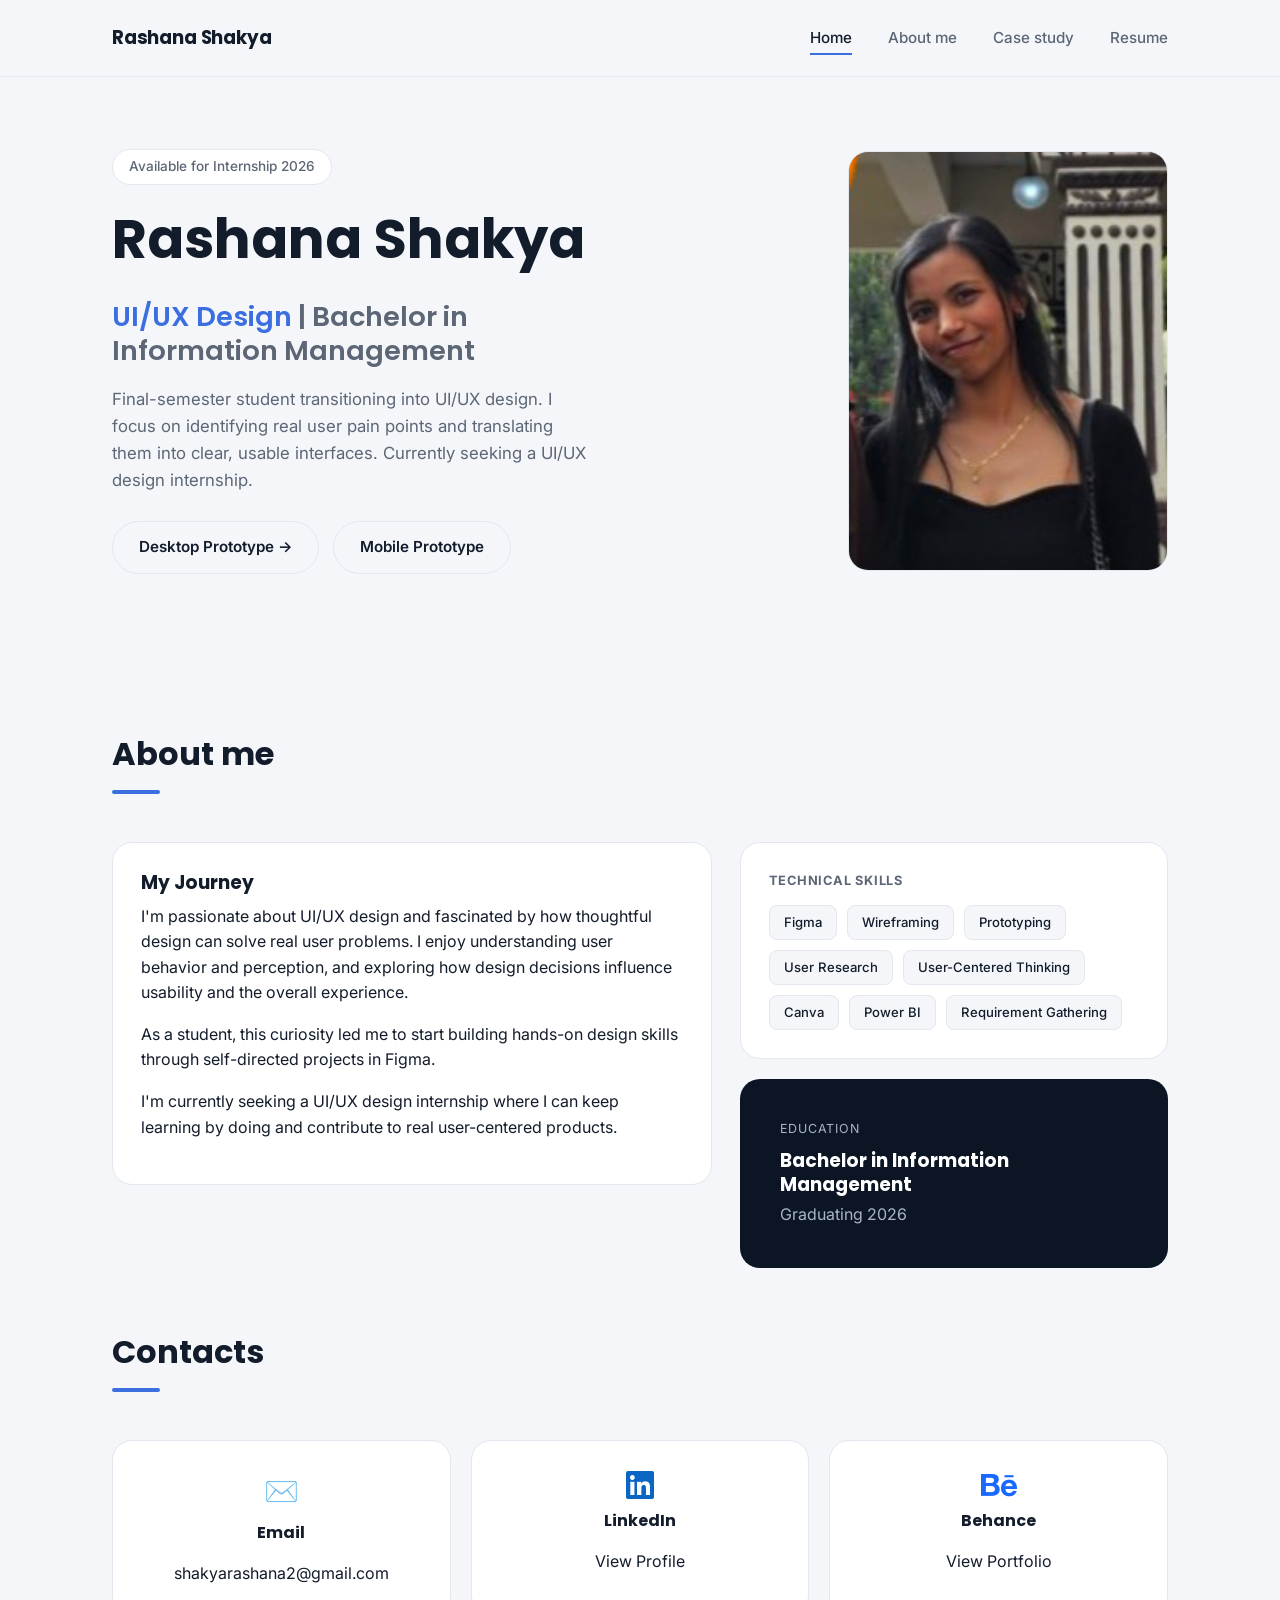
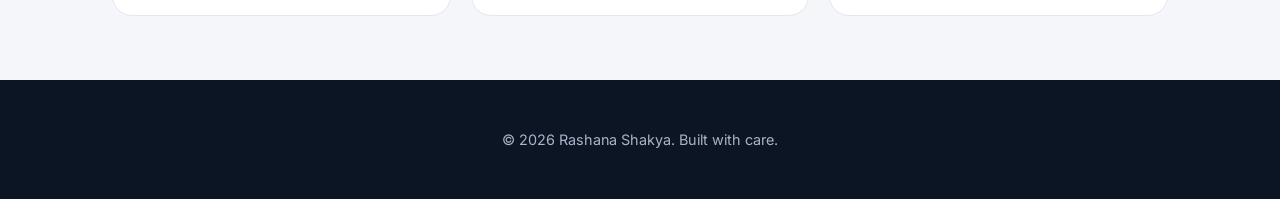
==== index.html @ 01532ce8 "Initial commit" ====
<!DOCTYPE html>
<html lang="en">
<head>
<meta charset="UTF-8" />
<meta name="viewport" content="width=device-width, initial-scale=1.0" />
<title>Rashana Shakya — UI/UX Portfolio</title>
<link rel="stylesheet" href="styles.css" />
<link rel="preconnect" href="https://fonts.googleapis.com">
<link rel="stylesheet" href="https://cdnjs.cloudflare.com/ajax/libs/font-awesome/6.7.2/css/all.min.css">
<link href="https://fonts.googleapis.com/css2?family=Inter:wght@400;500;600&family=Poppins:wght@600;700&display=swap" rel="stylesheet">
</head>
<body>

<!-- ============================================================
     NAVIGATION (same block is copied at the top of every page)
     ============================================================ -->
<nav class="site-nav">
  <div class="wrap">
    <!-- EDIT: your name/logo text -->
    <a href="index.html" class="brand">Rashana Shakya</a>
    <ul class="nav-links">
      <li><a href="index.html#home" class="active">Home</a></li>
      <li><a href="index.html#about">About me</a></li>
      <li><a href="case-study.html">Case study</a></li>
      <li><a href="file:///C:/xampp/htdocs/portfolio/UI_UX_Internship_Resume%20pdf.pdf">Resume</a></li>
    </ul>
    <button class="nav-toggle" aria-label="Toggle menu">
      <span></span><span></span><span></span>
    </button>
  </div>
</nav>

<!-- ============================================================
     HERO / HOME
     ============================================================ -->
<section id="home" style="padding-top: 72px;">
  <div class="wrap">
    <div class="grid-2" style="align-items: center; gap: 56px;">
      <div>
        <span class="badge">Available for Internship 2026</span>
        <h1 style="font-size: clamp(2.4rem, 5vw, 3.4rem); margin-top: 20px;">
          <!-- EDIT: your name -->
          Rashana Shakya
        </h1>
        <h2 style="font-size: clamp(1.3rem, 3vw, 1.7rem); font-weight: 600; color: var(--text-muted);">
          <!-- EDIT: your title / field of study -->
          <span style="color: var(--blue-accent);">UI/UX Design</span> | Bachelor in Information Management
        </h2>
        <p style="font-size: 1.05rem; color: var(--text-muted); max-width: 480px; margin-top: 18px;">
          <!-- EDIT: your intro paragraph -->
          Final-semester student transitioning into UI/UX design. I focus on
          identifying real user pain points and translating them into clear,
          usable interfaces. Currently seeking a UI/UX design internship.
        </p>
        <div style="display:flex; gap: 14px; margin-top: 28px;">
          <a href="https://www.figma.com/proto/bwEuZFbxO5GjRgAHo2in4Y/Untitled?node-id=496-8674&t=1kUhNbiL9hLNvFU4-1&scaling=scale-down&content-scaling=fixed&page-id=0%3A1" class="btn btn-outline">Desktop Prototype →</a>
          <a href="https://www.figma.com/proto/bwEuZFbxO5GjRgAHo2in4Y/Untitled?node-id=617-11908&t=8jiGHm0Whi6sTJyR-1&scaling=scale-down&content-scaling=fixed&page-id=244%3A1156&starting-point-node-id=617%3A11908" class="btn btn-outline">Mobile Prototype</a>
        </div>
      </div>

      <!-- Photo placeholder: replace the <img> below with your own
           photo once you have a file, e.g. <img src="photo.jpg"> -->
      <div style="margin-left:200px; width:320px; height:420px; border-radius:20px; overflow:hidden; border:1px solid var(--border-soft);">
        <img src="images/profile.jpg"
          alt="Portrait of Raahana"
          style="width:150%; height:100%; object-fit:cover; object-position:center top; display:block;">
      </div>
    </div>
  </div>
</section>

<!-- ============================================================
     ABOUT ME
     ============================================================ -->
<section id="about" class="tight">
  <div class="wrap">
    <div class="section-head">
      <h2 style="font-size: 2rem;">About me</h2>
      <div style="width: 48px; height: 4px; background: var(--blue-accent); border-radius: 4px; margin-top: 10px;"></div>
    </div>

    <div class="grid-2" style="grid-template-columns: 1.4fr 1fr; align-items: start;">
      <div class="card">
        <h3>My Journey</h3>
        <!-- EDIT: your story, 2-3 short paragraphs -->
        <p>
          I'm passionate about UI/UX design and fascinated by how thoughtful
          design can solve real user problems. I enjoy understanding user
          behavior and perception, and exploring how design decisions
          influence usability and the overall experience.
        </p>
        <p>
          As a student, this curiosity led me to start building hands-on
          design skills through self-directed projects in Figma.
        </p>
        <p>
          I'm currently seeking a UI/UX design internship where I can keep
          learning by doing and contribute to real user-centered products.
        </p>
      </div>

      <div style="display:flex; flex-direction:column; gap: 20px;">
        <div class="card">
          <p style="font-size:0.8rem; font-weight:700; letter-spacing:0.06em; text-transform:uppercase; color:var(--text-muted); margin-bottom:14px;">
            Technical skills
          </p>
          <!-- EDIT: swap these for your own skills -->
          <div style="display:flex; flex-wrap:wrap; gap:10px;">
            <span class="tag">Figma</span>
            <span class="tag">Wireframing</span>
            <span class="tag">Prototyping</span>
            <span class="tag">User Research</span>
            <span class="tag">User-Centered Thinking</span>
            <span class="tag">Canva</span>
            <span class="tag">Power BI</span>
            <span class="tag">Requirement Gathering</span>

          </div>
        </div>

        <div class="callout-navy">
          <p style="font-size:0.78rem; letter-spacing:0.06em; text-transform:uppercase; color: var(--text-on-navy-muted); margin-bottom: 10px;">Education</p>
          <!-- EDIT: your degree + graduation year -->
          <h3 style="margin-bottom: 6px;">Bachelor in Information Management</h3>
          <p style="margin: 0;">Graduating 2026</p>
        </div>
      </div>
    </div>
  </div>
</section>

<!-- ============================================================
     CONTACTS
     ============================================================ -->
<section class="tight" style="padding-top: 0;">
  <div class="wrap">
    <div class="section-head">
      <h2 style="font-size: 2rem;">Contacts</h2>
      <div style="width:48px; height:4px; background:var(--blue-accent); border-radius:4px; margin-top:10px;"></div>
    </div>

    <div style="display:grid; grid-template-columns:repeat(3, 1fr); gap:20px;">

      <!-- Email -->
      <div class="card" style="display:flex; flex-direction:column; align-items:center; text-align:center; gap:10px;">
        <span style="font-size:28px;">✉️</span>
        <h4>Email</h4>
        <a href="mailto:shakyarashana2@gmail.com">
          shakyarashana2@gmail.com
        </a>
      </div>

      <!-- LinkedIn -->
      <div class="card" style="display:flex; flex-direction:column; align-items:center; text-align:center; gap:10px;">
        <i class="fa-brands fa-linkedin" style="font-size:32px; color:#0A66C2;"></i>
        <h4>LinkedIn</h4>
        <a href="https://www.linkedin.com/in/rashana-shakya-88655641a/"
           target="_blank"
           rel="noopener noreferrer">
          View Profile
        </a>
      </div>

      <!-- Behance -->
      <div class="card" style="display:flex; flex-direction:column; align-items:center; text-align:center; gap:10px;">
        <i class="fa-brands fa-behance" style="font-size:32px; color:#1769FF;"></i>
        <h4>Behance</h4>
        <a href="https://www.behance.net/rashanashakya"
           target="_blank"
           rel="noopener noreferrer">
          View Portfolio
        </a>
      </div>

    </div>
  </div>
</section>
<footer class="site-footer">
  <!-- EDIT: Rashana Shakya -->
  © 2026 Rashana Shakya. Built with care.
</footer>

<script src="script.js"></script>
</body>
</html>
---- styles.css ----
/* ============================================================
   PORTFOLIO STYLESHEET
   ------------------------------------------------------------
   This one file controls the look of every page. Colors and
   fonts are defined once at the top as "variables" (the
   --something: value; lines below). Change a value there and
   it updates everywhere on the site automatically.
   ============================================================ */

:root {
  /* ---- COLORS: edit these to re-theme the whole site ---- */
  --navy-950: #0b1524;      /* darkest background (hero, footer, callouts) */
  --navy-800: #11213a;      /* slightly lighter navy for cards on dark bg */
  --blue-accent: #3b6fe0;   /* primary accent blue (buttons, links, badges) */
  --blue-accent-light: #6f9bff;
  --bg-page: #f4f6fa;       /* main light background */
  --bg-card: #ffffff;       /* card background on light sections */
  --border-soft: #e3e7ee;   /* subtle border on light cards */
  --text-dark: #131c2b;     /* primary text on light background */
  --text-muted: #5c6675;    /* secondary / paragraph text */
  --text-on-navy: #eef1f8;  /* primary text on dark background */
  --text-on-navy-muted: #aab4c8;

  /* ---- TYPE ---- */
  --font-display: "Poppins", "Segoe UI", sans-serif;
  --font-body: "Inter", "Segoe UI", sans-serif;

  /* ---- LAYOUT ---- */
  --max-width: 1120px;
  --radius-lg: 20px;
  --radius-md: 14px;
  --radius-sm: 8px;
}

* {
  box-sizing: border-box;
}

html {
  scroll-behavior: smooth;
}

body {
  margin: 0;
  font-family: var(--font-body);
  background: var(--bg-page);
  color: var(--text-dark);
  line-height: 1.6;
  -webkit-font-smoothing: antialiased;
}

h1, h2, h3, h4 {
  font-family: var(--font-display);
  color: var(--text-dark);
  margin: 0 0 0.5em 0;
  line-height: 1.25;
}

p {
  margin: 0 0 1em 0;
}

a {
  color: inherit;
  text-decoration: none;
}

img { max-width: 100%; display: block; }

.wrap {
  max-width: var(--max-width);
  margin: 0 auto;
  padding: 0 32px;
}

/* ============================================================
   NAVIGATION
   ============================================================ */
.site-nav {
  position: sticky;
  top: 0;
  z-index: 50;
  background: rgba(244, 246, 250, 0.85);
  backdrop-filter: blur(10px);
  border-bottom: 1px solid var(--border-soft);
}

.site-nav .wrap {
  display: flex;
  align-items: center;
  justify-content: space-between;
  height: 76px;
}

.brand {
  font-family: var(--font-display);
  font-weight: 700;
  font-size: 1.15rem;
  letter-spacing: -0.01em;
}

.nav-links {
  display: flex;
  gap: 36px;
  list-style: none;
  margin: 0;
  padding: 0;
}

.nav-links a {
  font-size: 0.95rem;
  color: var(--text-muted);
  font-weight: 500;
  transition: color 0.15s ease;
  padding: 6px 0;
  border-bottom: 2px solid transparent;
}

.nav-links a:hover,
.nav-links a.active {
  color: var(--text-dark);
  border-bottom-color: var(--blue-accent);
}

.nav-toggle {
  display: none;
  background: none;
  border: none;
  cursor: pointer;
  padding: 8px;
}
.nav-toggle span {
  display: block;
  width: 22px;
  height: 2px;
  background: var(--text-dark);
  margin: 5px 0;
}

/* ============================================================
   BUTTONS
   ============================================================ */
.btn {
  display: inline-flex;
  align-items: center;
  gap: 8px;
  font-family: var(--font-body);
  font-weight: 600;
  font-size: 0.95rem;
  padding: 13px 26px;
  border-radius: 999px;
  border: none;
  cursor: pointer;
  transition: transform 0.15s ease, box-shadow 0.15s ease, opacity 0.15s ease;
}
.btn:hover { transform: translateY(-1px); }

.btn-primary {
  background: var(--blue-accent);
  color: #fff;
  box-shadow: 0 8px 20px -8px rgba(59, 111, 224, 0.6);
}
.btn-primary:hover { opacity: 0.92; }

.btn-outline {
  background: transparent;
  color: var(--text-dark);
  border: 1.5px solid var(--border-soft);
}
.btn-outline:hover { border-color: var(--blue-accent); color: var(--blue-accent); }

.btn-outline-light {
  background: transparent;
  color: var(--text-on-navy);
  border: 1.5px solid rgba(255,255,255,0.25);
}
.btn-outline-light:hover { border-color: var(--blue-accent-light); color: var(--blue-accent-light); }

/* ============================================================
   BADGE / EYEBROW / TAG
   ============================================================ */
.eyebrow {
  display: inline-block;
  font-size: 0.78rem;
  font-weight: 600;
  letter-spacing: 0.08em;
  text-transform: uppercase;
  color: var(--blue-accent);
  background: rgba(59, 111, 224, 0.1);
  padding: 6px 14px;
  border-radius: 999px;
  margin-bottom: 18px;
}

.badge {
  display: inline-block;
  font-size: 0.85rem;
  font-weight: 500;
  color: var(--text-muted);
  background: var(--bg-card);
  border: 1px solid var(--border-soft);
  padding: 6px 16px;
  border-radius: 999px;
}

.tag {
  display: inline-block;
  font-size: 0.82rem;
  font-weight: 500;
  color: var(--text-dark);
  background: var(--bg-page);
  border: 1px solid var(--border-soft);
  padding: 6px 14px;
  border-radius: var(--radius-sm);
}

/* ============================================================
   SECTION SPACING
   ============================================================ */
section {
  padding: 96px 0;
}
section.tight { padding: 64px 0; }

.section-head {
  margin-bottom: 48px;
}
.section-head p {
  color: var(--text-muted);
  max-width: 560px;
  margin-top: 8px;
}

/* ============================================================
   CARD
   ============================================================ */
.card {
  background: var(--bg-card);
  border: 1px solid var(--border-soft);
  border-radius: var(--radius-lg);
  padding: 28px;
}

/* ============================================================
   MOCKUP FRAME (used to fake browser / phone screenshots
   without needing real image files)
   ============================================================ */
.browser-frame {
  background: var(--navy-950);
  border-radius: var(--radius-lg);
  overflow: hidden;
  border: 1px solid rgba(255,255,255,0.08);
  box-shadow: 0 30px 60px -30px rgba(11, 21, 36, 0.5);
}
.browser-frame .frame-bar {
  display: flex;
  align-items: center;
  gap: 8px;
  padding: 12px 16px;
  background: rgba(255,255,255,0.03);
  border-bottom: 1px solid rgba(255,255,255,0.06);
}
.frame-bar .dot {
  width: 9px; height: 9px; border-radius: 50%;
  background: rgba(255,255,255,0.18);
}
.frame-body {
  padding: 28px;
  min-height: 220px;
}

.phone-frame {
  background: var(--navy-950);
  border-radius: 28px;
  border: 0.5px solid var(--navy-950);
  overflow: hidden;
  box-shadow: 0 30px 60px -30px rgba(11, 21, 36, 0.5);
  aspect-ratio: 9 / 18;
}
.phone-frame .frame-body { padding: 18px; min-height: 0; height: 100%; }

.placeholder-block {
  border-radius: var(--radius-sm);
  background: linear-gradient(135deg, rgba(255,255,255,0.10), rgba(255,255,255,0.03));
  border: 1px solid rgba(255,255,255,0.08);
}

.placeholder-block.light {
  background: linear-gradient(135deg, rgba(11,21,36,0.06), rgba(11,21,36,0.02));
  border: 1px solid rgba(11,21,36,0.08);
}

/* ============================================================
   DARK CALLOUT (e.g. "The Problem" box)
   ============================================================ */
.callout-dark {
  background: linear-gradient(135deg, var(--blue-accent), #2452b3);
  color: #fff;
  border-radius: var(--radius-lg);
  padding: 44px;
}
.callout-dark h3 { color: #fff; }
.callout-dark p { color: rgba(255,255,255,0.88); }

.callout-navy {
  background: var(--navy-950);
  color: var(--text-on-navy);
  border-radius: var(--radius-lg);
  padding: 40px;
}
.callout-navy h3 { color: #fff; }
.callout-navy p { color: var(--text-on-navy-muted); }

/* ============================================================
   GRID UTILITIES
   ============================================================ */
.grid-2 {
  display: grid;
  grid-template-columns: 1fr 1fr;
  gap: 28px;
}
.grid-3 {
  display: grid;
  grid-template-columns: repeat(3, 1fr);
  gap: 20px;
}
.grid-4 {
  display: grid;
  grid-template-columns: repeat(4, 1fr);
  gap: 20px;
}

/* ============================================================
   FOOTER
   ============================================================ */
.site-footer {
  background: var(--navy-950);
  color: var(--text-on-navy-muted);
  padding: 48px 0;
  font-size: 0.9rem;
  text-align: center;
}

/* ============================================================
   RESPONSIVE
   ============================================================ */
@media (max-width: 900px) {
  .grid-2, .grid-3, .grid-4 { grid-template-columns: 1fr; }
  section { padding: 64px 0; }
}

@media (max-width: 720px) {
  .nav-links {
    position: fixed;
    top: 76px;
    left: 0;
    right: 0;
    background: var(--bg-page);
    flex-direction: column;
    gap: 0;
    padding: 8px 32px 24px;
    border-bottom: 1px solid var(--border-soft);
    transform: translateY(-8px);
    opacity: 0;
    pointer-events: none;
    transition: opacity 0.2s ease, transform 0.2s ease;
  }
  .nav-links.open {
    opacity: 1;
    transform: translateY(0);
    pointer-events: auto;
  }
  .nav-links a { padding: 12px 0; border-bottom: 1px solid var(--border-soft); width: 100%; }
  .nav-toggle { display: block; }
  .wrap { padding: 0 20px; }
}
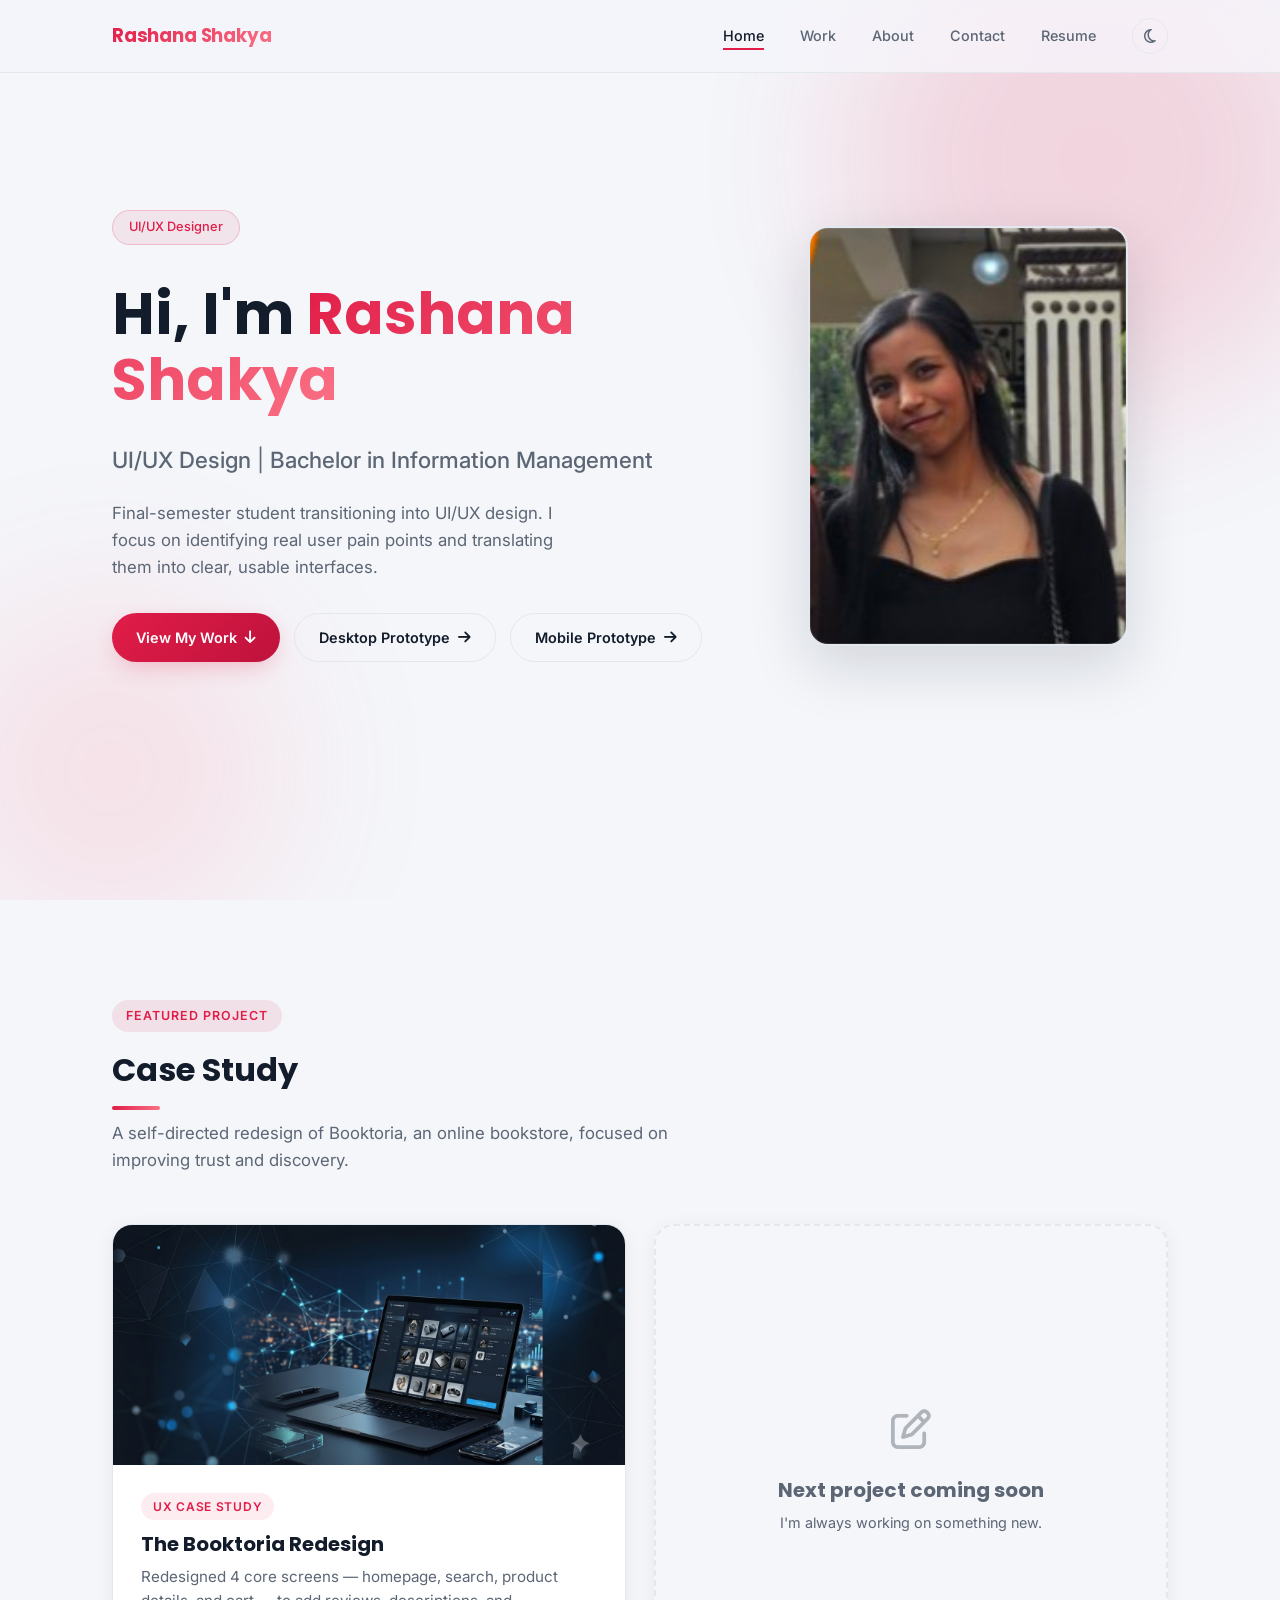
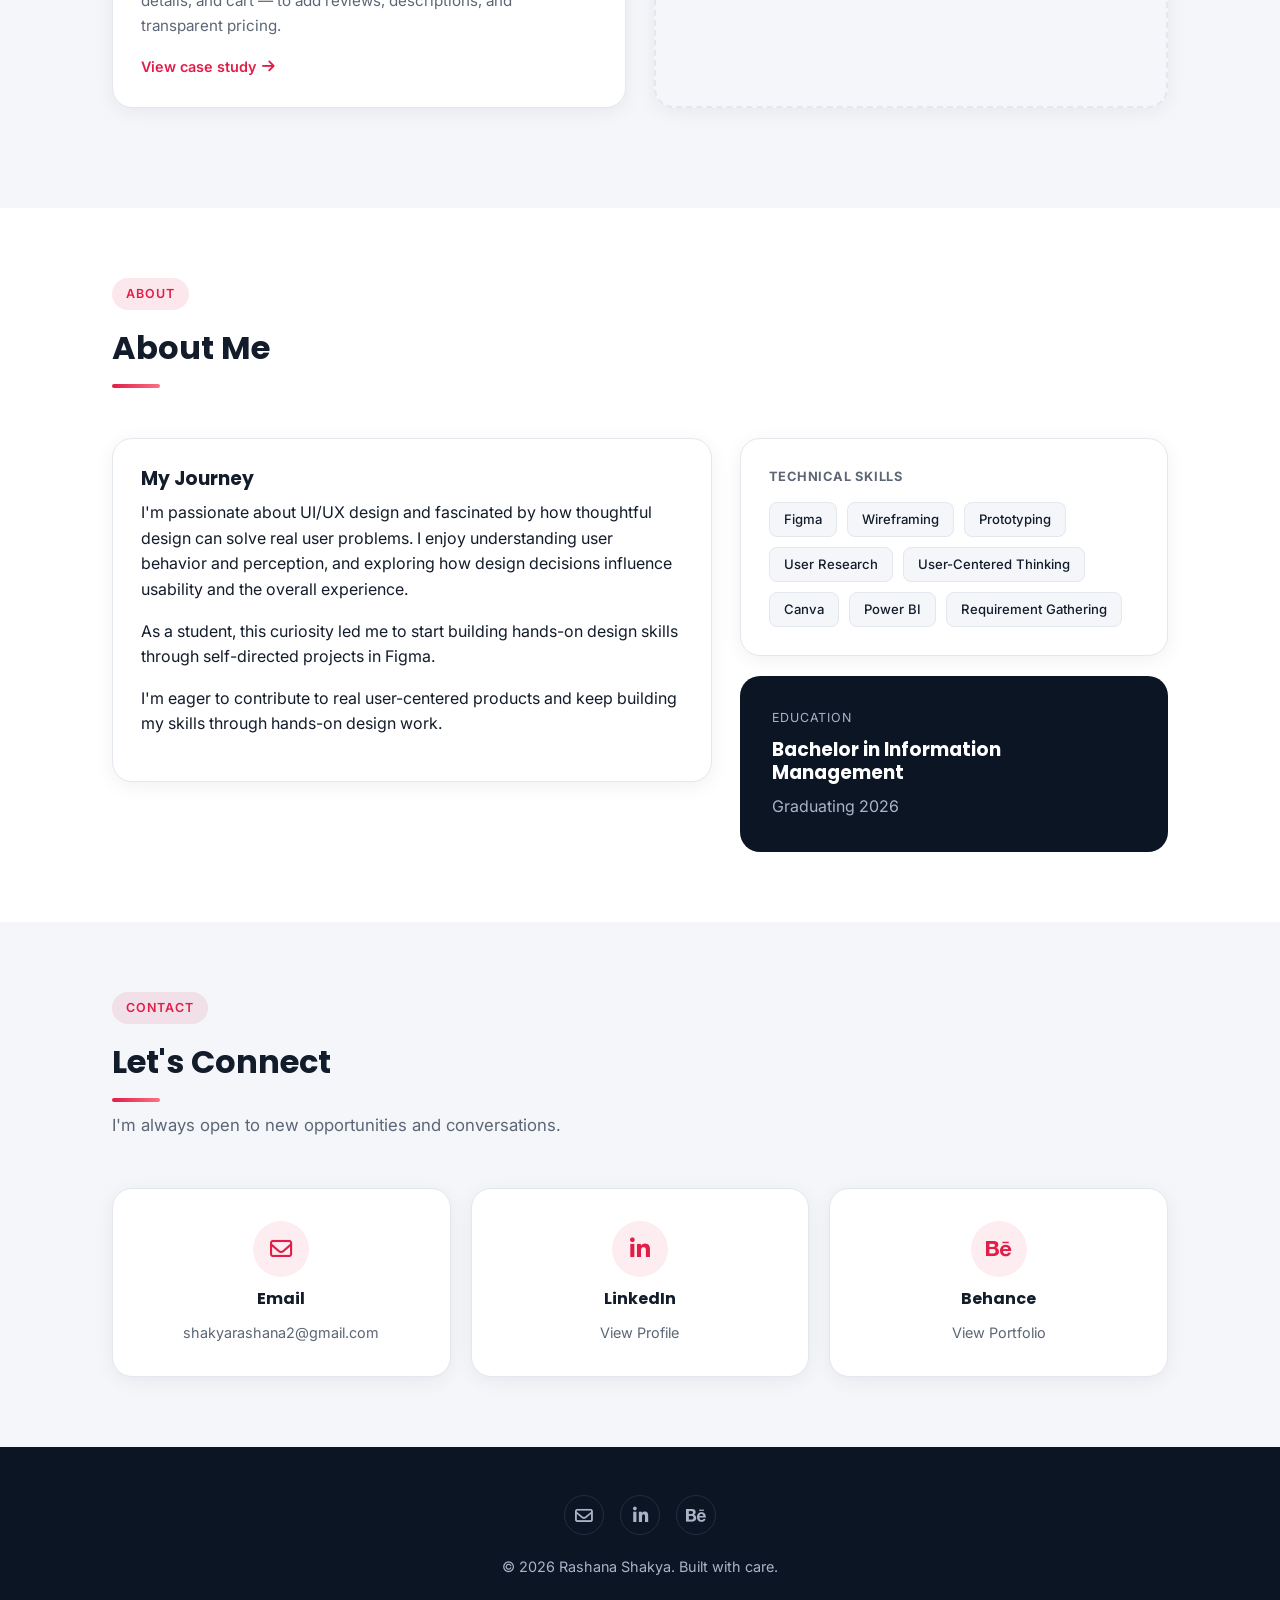
==== commit 3b3adba5: "Made some changes to the portfolio changed color and added effects" ====
--- a/index.html
+++ b/index.html
@@ -1,5 +1,5 @@
 <!DOCTYPE html>
-<html lang="en">
+<html lang="en" data-theme="light">
 <head>
 <meta charset="UTF-8" />
 <meta name="viewport" content="width=device-width, initial-scale=1.0" />
@@ -7,22 +7,24 @@
 <link rel="stylesheet" href="styles.css" />
 <link rel="preconnect" href="https://fonts.googleapis.com">
 <link rel="stylesheet" href="https://cdnjs.cloudflare.com/ajax/libs/font-awesome/6.7.2/css/all.min.css">
-<link href="https://fonts.googleapis.com/css2?family=Inter:wght@400;500;600&family=Poppins:wght@600;700&display=swap" rel="stylesheet">
+<link href="https://fonts.googleapis.com/css2?family=Inter:wght@400;500;600;700&family=Poppins:wght@600;700&display=swap" rel="stylesheet">
 </head>
 <body>
 
-<!-- ============================================================
-     NAVIGATION (same block is copied at the top of every page)
-     ============================================================ -->
 <nav class="site-nav">
   <div class="wrap">
-    <!-- EDIT: your name/logo text -->
     <a href="index.html" class="brand">Rashana Shakya</a>
     <ul class="nav-links">
-      <li><a href="index.html#home" class="active">Home</a></li>
-      <li><a href="index.html#about">About me</a></li>
-      <li><a href="case-study.html">Case study</a></li>
-      <li><a href="file:///C:/xampp/htdocs/portfolio/UI_UX_Internship_Resume%20pdf.pdf">Resume</a></li>
+      <li><a href="#home" class="active">Home</a></li>
+      <li><a href="#work">Work</a></li>
+      <li><a href="#about">About</a></li>
+      <li><a href="#contact">Contact</a></li>
+      <li><a href="resume.html">Resume</a></li>
+      <li class="theme-toggle-wrap">
+        <button class="theme-toggle" aria-label="Toggle theme">
+          <i class="fa-regular fa-moon"></i>
+        </button>
+      </li>
     </ul>
     <button class="nav-toggle" aria-label="Toggle menu">
       <span></span><span></span><span></span>
@@ -30,59 +32,89 @@
   </div>
 </nav>
 
-<!-- ============================================================
-     HERO / HOME
-     ============================================================ -->
-<section id="home" style="padding-top: 72px;">
-  <div class="wrap">
-    <div class="grid-2" style="align-items: center; gap: 56px;">
-      <div>
-        <span class="badge">Available for Internship 2026</span>
-        <h1 style="font-size: clamp(2.4rem, 5vw, 3.4rem); margin-top: 20px;">
-          <!-- EDIT: your name -->
-          Rashana Shakya
+<section id="home" class="hero">
+  <div class="hero-bg">
+    <div class="orb"></div>
+    <div class="orb"></div>
+  </div>
+  <div class="wrap">
+    <div class="hero-grid">
+      <div class="hero-content">
+        <span class="badge reveal">UI/UX Designer</span>
+        <h1 class="reveal reveal-delay-1">
+          Hi, I'm <span class="gradient-text">Rashana Shakya</span>
         </h1>
-        <h2 style="font-size: clamp(1.3rem, 3vw, 1.7rem); font-weight: 600; color: var(--text-muted);">
-          <!-- EDIT: your title / field of study -->
-          <span style="color: var(--blue-accent);">UI/UX Design</span> | Bachelor in Information Management
-        </h2>
-        <p style="font-size: 1.05rem; color: var(--text-muted); max-width: 480px; margin-top: 18px;">
-          <!-- EDIT: your intro paragraph -->
+        <p class="hero-subtitle reveal reveal-delay-2">
+          UI/UX Design <span style="color:var(--text-muted); font-weight:400;">|</span> Bachelor in Information Management
+        </p>
+        <p class="hero-text reveal reveal-delay-2">
           Final-semester student transitioning into UI/UX design. I focus on
           identifying real user pain points and translating them into clear,
-          usable interfaces. Currently seeking a UI/UX design internship.
-        </p>
-        <div style="display:flex; gap: 14px; margin-top: 28px;">
-          <a href="https://www.figma.com/proto/bwEuZFbxO5GjRgAHo2in4Y/Untitled?node-id=496-8674&t=1kUhNbiL9hLNvFU4-1&scaling=scale-down&content-scaling=fixed&page-id=0%3A1" class="btn btn-outline">Desktop Prototype →</a>
-          <a href="https://www.figma.com/proto/bwEuZFbxO5GjRgAHo2in4Y/Untitled?node-id=617-11908&t=8jiGHm0Whi6sTJyR-1&scaling=scale-down&content-scaling=fixed&page-id=244%3A1156&starting-point-node-id=617%3A11908" class="btn btn-outline">Mobile Prototype</a>
-        </div>
-      </div>
-
-      <!-- Photo placeholder: replace the <img> below with your own
-           photo once you have a file, e.g. <img src="photo.jpg"> -->
-      <div style="margin-left:200px; width:320px; height:420px; border-radius:20px; overflow:hidden; border:1px solid var(--border-soft);">
-        <img src="images/profile.jpg"
-          alt="Portrait of Raahana"
-          style="width:150%; height:100%; object-fit:cover; object-position:center top; display:block;">
-      </div>
-    </div>
-  </div>
-</section>
-
-<!-- ============================================================
-     ABOUT ME
-     ============================================================ -->
-<section id="about" class="tight">
-  <div class="wrap">
-    <div class="section-head">
-      <h2 style="font-size: 2rem;">About me</h2>
-      <div style="width: 48px; height: 4px; background: var(--blue-accent); border-radius: 4px; margin-top: 10px;"></div>
-    </div>
-
-    <div class="grid-2" style="grid-template-columns: 1.4fr 1fr; align-items: start;">
-      <div class="card">
+          usable interfaces.
+        </p>
+        <div class="hero-actions reveal reveal-delay-3">
+          <a href="#work" class="btn btn-primary">View My Work <i class="fa-solid fa-arrow-down"></i></a>
+          <a href="https://www.figma.com/proto/bwEuZFbxO5GjRgAHo2in4Y/Untitled?node-id=496-8674&t=1kUhNbiL9hLNvFU4-1&scaling=scale-down&content-scaling=fixed&page-id=0%3A1" target="_blank" rel="noopener noreferrer" class="btn btn-outline">Desktop Prototype <i class="fa-solid fa-arrow-right"></i></a>
+          <a href="https://www.figma.com/proto/bwEuZFbxO5GjRgAHo2in4Y/Untitled?node-id=617-11908&t=8jiGHm0Whi6sTJyR-1&scaling=scale-down&content-scaling=fixed&page-id=244%3A1156&starting-point-node-id=617%3A11908" target="_blank" rel="noopener noreferrer" class="btn btn-outline">Mobile Prototype <i class="fa-solid fa-arrow-right"></i></a>
+        </div>
+      </div>
+      <div class="hero-image-wrap reveal reveal-delay-2">
+        <div>
+          <div class="hero-image-frame">
+            <img src="images/profile.jpg" alt="Rashana Shakya">
+          </div>
+        </div>
+      </div>
+    </div>
+  </div>
+</section>
+
+<section id="work">
+  <div class="wrap">
+    <div class="section-head reveal">
+      <span class="eyebrow">Featured Project</span>
+      <h2 style="font-size: 2rem;">Case Study</h2>
+      <div class="section-divider"></div>
+      <p>A self-directed redesign of Booktoria, an online bookstore, focused on improving trust and discovery.</p>
+    </div>
+
+    <div class="project-grid">
+      <div class="project-card reveal" onclick="location.href='case-study.html'">
+        <div class="project-card-image">
+          <img src="images/hero%20section.png" alt="Booktoria Redesign">
+        </div>
+        <div class="project-card-body">
+          <span class="project-card-tag">UX Case Study</span>
+          <h3>The Booktoria Redesign</h3>
+          <p>Redesigned 4 core screens — homepage, search, product details, and cart — to add reviews, descriptions, and transparent pricing.</p>
+          <span class="project-card-link">View case study <i class="fa-solid fa-arrow-right"></i></span>
+        </div>
+      </div>
+
+      <div class="project-card reveal reveal-delay-1" style="display:flex; align-items:center; justify-content:center; min-height:300px; background:transparent; border:2px dashed var(--border-soft); cursor:default;">
+        <div style="text-align:center; padding:40px;">
+          <span style="font-size:2.5rem; display:block; margin-bottom:16px; opacity:0.3;">
+            <i class="fa-regular fa-pen-to-square"></i>
+          </span>
+          <h3 style="color:var(--text-muted);">Next project coming soon</h3>
+          <p style="color:var(--text-muted); font-size:0.9rem; margin:0;">I'm always working on something new.</p>
+        </div>
+      </div>
+    </div>
+  </div>
+</section>
+
+<section id="about" class="tight" style="background: var(--bg-card);">
+  <div class="wrap">
+    <div class="section-head reveal">
+      <span class="eyebrow">About</span>
+      <h2 style="font-size: 2rem;">About Me</h2>
+      <div class="section-divider"></div>
+    </div>
+
+    <div class="about-grid">
+      <div class="card reveal">
         <h3>My Journey</h3>
-        <!-- EDIT: your story, 2-3 short paragraphs -->
         <p>
           I'm passionate about UI/UX design and fascinated by how thoughtful
           design can solve real user problems. I enjoy understanding user
@@ -94,18 +126,15 @@
           design skills through self-directed projects in Figma.
         </p>
         <p>
-          I'm currently seeking a UI/UX design internship where I can keep
-          learning by doing and contribute to real user-centered products.
-        </p>
-      </div>
-
-      <div style="display:flex; flex-direction:column; gap: 20px;">
-        <div class="card">
-          <p style="font-size:0.8rem; font-weight:700; letter-spacing:0.06em; text-transform:uppercase; color:var(--text-muted); margin-bottom:14px;">
-            Technical skills
-          </p>
-          <!-- EDIT: swap these for your own skills -->
-          <div style="display:flex; flex-wrap:wrap; gap:10px;">
+          I'm eager to contribute to real user-centered products and keep
+          building my skills through hands-on design work.
+        </p>
+      </div>
+
+      <div class="about-side">
+        <div class="card reveal reveal-delay-1">
+          <p class="skill-label">Technical Skills</p>
+          <div class="skills-grid">
             <span class="tag">Figma</span>
             <span class="tag">Wireframing</span>
             <span class="tag">Prototyping</span>
@@ -114,74 +143,71 @@
             <span class="tag">Canva</span>
             <span class="tag">Power BI</span>
             <span class="tag">Requirement Gathering</span>
-
           </div>
         </div>
 
-        <div class="callout-navy">
-          <p style="font-size:0.78rem; letter-spacing:0.06em; text-transform:uppercase; color: var(--text-on-navy-muted); margin-bottom: 10px;">Education</p>
-          <!-- EDIT: your degree + graduation year -->
-          <h3 style="margin-bottom: 6px;">Bachelor in Information Management</h3>
-          <p style="margin: 0;">Graduating 2026</p>
-        </div>
-      </div>
-    </div>
-  </div>
-</section>
-
-<!-- ============================================================
-     CONTACTS
-     ============================================================ -->
-<section class="tight" style="padding-top: 0;">
-  <div class="wrap">
-    <div class="section-head">
-      <h2 style="font-size: 2rem;">Contacts</h2>
-      <div style="width:48px; height:4px; background:var(--blue-accent); border-radius:4px; margin-top:10px;"></div>
-    </div>
-
-    <div style="display:grid; grid-template-columns:repeat(3, 1fr); gap:20px;">
-
-      <!-- Email -->
-      <div class="card" style="display:flex; flex-direction:column; align-items:center; text-align:center; gap:10px;">
-        <span style="font-size:28px;">✉️</span>
+        <div class="education-card reveal reveal-delay-2">
+          <p class="label">Education</p>
+          <h3>Bachelor in Information Management</h3>
+          <p>Graduating 2026</p>
+        </div>
+      </div>
+    </div>
+  </div>
+</section>
+
+<section id="contact" class="tight">
+  <div class="wrap">
+    <div class="section-head reveal">
+      <span class="eyebrow">Contact</span>
+      <h2 style="font-size: 2rem;">Let's Connect</h2>
+      <div class="section-divider"></div>
+      <p>I'm always open to new opportunities and conversations.</p>
+    </div>
+
+    <div class="contact-grid">
+      <div class="contact-card reveal">
+        <div class="icon-wrap">
+          <i class="fa-regular fa-envelope"></i>
+        </div>
         <h4>Email</h4>
-        <a href="mailto:shakyarashana2@gmail.com">
-          shakyarashana2@gmail.com
-        </a>
-      </div>
-
-      <!-- LinkedIn -->
-      <div class="card" style="display:flex; flex-direction:column; align-items:center; text-align:center; gap:10px;">
-        <i class="fa-brands fa-linkedin" style="font-size:32px; color:#0A66C2;"></i>
+        <a href="mailto:shakyarashana2@gmail.com">shakyarashana2@gmail.com</a>
+      </div>
+
+      <div class="contact-card reveal reveal-delay-1">
+        <div class="icon-wrap">
+          <i class="fa-brands fa-linkedin-in"></i>
+        </div>
         <h4>LinkedIn</h4>
-        <a href="https://www.linkedin.com/in/rashana-shakya-88655641a/"
-           target="_blank"
-           rel="noopener noreferrer">
-          View Profile
-        </a>
-      </div>
-
-      <!-- Behance -->
-      <div class="card" style="display:flex; flex-direction:column; align-items:center; text-align:center; gap:10px;">
-        <i class="fa-brands fa-behance" style="font-size:32px; color:#1769FF;"></i>
+        <a href="https://www.linkedin.com/in/rashana-shakya-88655641a/" target="_blank" rel="noopener noreferrer">View Profile</a>
+      </div>
+
+      <div class="contact-card reveal reveal-delay-2">
+        <div class="icon-wrap">
+          <i class="fa-brands fa-behance"></i>
+        </div>
         <h4>Behance</h4>
-        <a href="https://www.behance.net/rashanashakya"
-           target="_blank"
-           rel="noopener noreferrer">
-          View Portfolio
-        </a>
-      </div>
-
-    </div>
-  </div>
-</section>
+        <a href="https://www.behance.net/rashanashakya" target="_blank" rel="noopener noreferrer">View Portfolio</a>
+      </div>
+    </div>
+  </div>
+</section>
+
+<button class="back-to-top" aria-label="Back to top">
+  <i class="fa-solid fa-arrow-up"></i>
+</button>
+
 <footer class="site-footer">
-  <!-- EDIT: Rashana Shakya -->
-  © 2026 Rashana Shakya. Built with care.
+  <div class="wrap">
+    <div class="footer-socials">
+      <a href="mailto:shakyarashana2@gmail.com" aria-label="Email"><i class="fa-regular fa-envelope"></i></a>
+      <a href="https://www.linkedin.com/in/rashana-shakya-88655641a/" target="_blank" rel="noopener noreferrer" aria-label="LinkedIn"><i class="fa-brands fa-linkedin-in"></i></a>
+      <a href="https://www.behance.net/rashanashakya" target="_blank" rel="noopener noreferrer" aria-label="Behance"><i class="fa-brands fa-behance"></i></a>
+    </div>
+    <p style="margin:0;">&copy; 2026 Rashana Shakya. Built with care.</p>
+  </div>
 </footer>
 
 <script src="script.js"></script>
 </body>
 </html>
-
-
--- a/styles.css
+++ b/styles.css
@@ -1,44 +1,84 @@
-/* ============================================================
-   PORTFOLIO STYLESHEET
-   ------------------------------------------------------------
-   This one file controls the look of every page. Colors and
-   fonts are defined once at the top as "variables" (the
-   --something: value; lines below). Change a value there and
-   it updates everywhere on the site automatically.
-   ============================================================ */
-
 :root {
-  /* ---- COLORS: edit these to re-theme the whole site ---- */
-  --navy-950: #0b1524;      /* darkest background (hero, footer, callouts) */
-  --navy-800: #11213a;      /* slightly lighter navy for cards on dark bg */
-  --blue-accent: #3b6fe0;   /* primary accent blue (buttons, links, badges) */
-  --blue-accent-light: #6f9bff;
-  --bg-page: #f4f6fa;       /* main light background */
-  --bg-card: #ffffff;       /* card background on light sections */
-  --border-soft: #e3e7ee;   /* subtle border on light cards */
-  --text-dark: #131c2b;     /* primary text on light background */
-  --text-muted: #5c6675;    /* secondary / paragraph text */
-  --text-on-navy: #eef1f8;  /* primary text on dark background */
+  --navy-950: #0b1524;
+  --navy-800: #11213a;
+  --accent: #e11d48;
+  --accent-light: #fb7185;
+  --accent-glow: rgba(225, 29, 72, 0.3);
+  --bg-page: #f4f6fa;
+  --bg-card: #ffffff;
+  --border-soft: #e3e7ee;
+  --text-dark: #131c2b;
+  --text-muted: #5c6675;
+  --text-on-navy: #eef1f8;
   --text-on-navy-muted: #aab4c8;
-
-  /* ---- TYPE ---- */
   --font-display: "Poppins", "Segoe UI", sans-serif;
   --font-body: "Inter", "Segoe UI", sans-serif;
-
-  /* ---- LAYOUT ---- */
   --max-width: 1120px;
   --radius-lg: 20px;
   --radius-md: 14px;
   --radius-sm: 8px;
-}
-
-* {
-  box-sizing: border-box;
-}
-
-html {
-  scroll-behavior: smooth;
-}
+  --shadow-card: 0 4px 20px rgba(11, 21, 36, 0.06);
+  --shadow-card-hover: 0 12px 40px rgba(11, 21, 36, 0.12);
+  --transition: 0.3s cubic-bezier(0.4, 0, 0.2, 1);
+}
+
+[data-theme="dark"] {
+  --bg-page: #0a0f1a;
+  --bg-card: #111827;
+  --border-soft: #1e293b;
+  --text-dark: #f1f5f9;
+  --text-muted: #94a3b8;
+  --shadow-card: 0 4px 20px rgba(0, 0, 0, 0.2);
+  --shadow-card-hover: 0 12px 40px rgba(0, 0, 0, 0.4);
+}
+
+[data-theme="dark"] .site-nav {
+  background: rgba(10, 15, 26, 0.85);
+}
+
+[data-theme="dark"] .nav-links a:hover,
+[data-theme="dark"] .nav-links a.active {
+  color: var(--text-on-navy);
+}
+
+[data-theme="dark"] .btn-outline {
+  color: var(--text-on-navy);
+  border-color: rgba(255,255,255,0.15);
+}
+
+[data-theme="dark"] .btn-outline:hover {
+  border-color: var(--accent-light);
+  color: var(--accent-light);
+}
+
+[data-theme="dark"] .tag {
+  color: var(--text-on-navy);
+  background: var(--bg-card);
+  border-color: rgba(255,255,255,0.1);
+}
+
+[data-theme="dark"] .nav-toggle span {
+  background: var(--text-on-navy);
+}
+
+[data-theme="dark"] .contact-card {
+  background: var(--bg-card);
+  border-color: var(--border-soft);
+}
+
+[data-theme="dark"] .site-nav .wrap {
+  border-bottom-color: transparent;
+}
+
+[data-theme="dark"] .badge {
+  color: var(--text-on-navy-muted);
+  background: rgba(255,255,255,0.05);
+  border-color: rgba(255,255,255,0.1);
+}
+
+* { box-sizing: border-box; }
+
+html { scroll-behavior: smooth; }
 
 body {
   margin: 0;
@@ -47,6 +87,7 @@
   color: var(--text-dark);
   line-height: 1.6;
   -webkit-font-smoothing: antialiased;
+  transition: background var(--transition), color var(--transition);
 }
 
 h1, h2, h3, h4 {
@@ -56,14 +97,9 @@
   line-height: 1.25;
 }
 
-p {
-  margin: 0 0 1em 0;
-}
-
-a {
-  color: inherit;
-  text-decoration: none;
-}
+p { margin: 0 0 1em 0; }
+
+a { color: inherit; text-decoration: none; }
 
 img { max-width: 100%; display: block; }
 
@@ -73,23 +109,35 @@
   padding: 0 32px;
 }
 
-/* ============================================================
-   NAVIGATION
-   ============================================================ */
+.gradient-text {
+  background: linear-gradient(135deg, var(--accent), var(--accent-light));
+  -webkit-background-clip: text;
+  -webkit-text-fill-color: transparent;
+  background-clip: text;
+}
+
+/* ===== NAVIGATION ===== */
 .site-nav {
-  position: sticky;
+  position: fixed;
   top: 0;
+  left: 0;
+  right: 0;
   z-index: 50;
-  background: rgba(244, 246, 250, 0.85);
-  backdrop-filter: blur(10px);
+  background: rgba(244, 246, 250, 0.8);
+  backdrop-filter: blur(16px) saturate(1.8);
   border-bottom: 1px solid var(--border-soft);
+  transition: background var(--transition), box-shadow var(--transition);
+}
+
+.site-nav.scrolled {
+  box-shadow: 0 4px 30px rgba(0, 0, 0, 0.08);
 }
 
 .site-nav .wrap {
   display: flex;
   align-items: center;
   justify-content: space-between;
-  height: 76px;
+  height: 72px;
 }
 
 .brand {
@@ -97,6 +145,10 @@
   font-weight: 700;
   font-size: 1.15rem;
   letter-spacing: -0.01em;
+  background: linear-gradient(135deg, var(--accent), var(--accent-light));
+  -webkit-background-clip: text;
+  -webkit-text-fill-color: transparent;
+  background-clip: text;
 }
 
 .nav-links {
@@ -105,21 +157,37 @@
   list-style: none;
   margin: 0;
   padding: 0;
+  align-items: center;
 }
 
 .nav-links a {
-  font-size: 0.95rem;
+  font-size: 0.9rem;
   color: var(--text-muted);
   font-weight: 500;
-  transition: color 0.15s ease;
+  transition: color var(--transition);
   padding: 6px 0;
-  border-bottom: 2px solid transparent;
+  position: relative;
+}
+
+.nav-links a::after {
+  content: '';
+  position: absolute;
+  bottom: 0;
+  left: 0;
+  width: 0;
+  height: 2px;
+  background: var(--accent);
+  transition: width var(--transition);
+}
+
+.nav-links a:hover::after,
+.nav-links a.active::after {
+  width: 100%;
 }
 
 .nav-links a:hover,
 .nav-links a.active {
   color: var(--text-dark);
-  border-bottom-color: var(--blue-accent);
 }
 
 .nav-toggle {
@@ -127,66 +195,104 @@
   background: none;
   border: none;
   cursor: pointer;
-  padding: 8px;
-}
+  padding: 4px;
+  z-index: 51;
+}
+
 .nav-toggle span {
   display: block;
   width: 22px;
   height: 2px;
   background: var(--text-dark);
   margin: 5px 0;
-}
-
-/* ============================================================
-   BUTTONS
-   ============================================================ */
+  transition: all 0.3s ease;
+  border-radius: 2px;
+}
+
+.nav-toggle.open span:nth-child(1) {
+  transform: rotate(45deg) translate(5px, 5px);
+}
+
+.nav-toggle.open span:nth-child(2) {
+  opacity: 0;
+}
+
+.nav-toggle.open span:nth-child(3) {
+  transform: rotate(-45deg) translate(5px, -5px);
+}
+
+/* Theme toggle */
+.theme-toggle {
+  background: none;
+  border: 1.5px solid var(--border-soft);
+  border-radius: 50%;
+  width: 36px;
+  height: 36px;
+  display: flex;
+  align-items: center;
+  justify-content: center;
+  cursor: pointer;
+  font-size: 1rem;
+  transition: all var(--transition);
+  color: var(--text-muted);
+  padding: 0;
+}
+
+.theme-toggle:hover {
+  border-color: var(--accent);
+  color: var(--accent);
+  transform: rotate(15deg);
+}
+
+/* ===== BUTTONS ===== */
 .btn {
   display: inline-flex;
   align-items: center;
   gap: 8px;
   font-family: var(--font-body);
   font-weight: 600;
-  font-size: 0.95rem;
-  padding: 13px 26px;
+  font-size: 0.9rem;
+  padding: 12px 24px;
   border-radius: 999px;
   border: none;
   cursor: pointer;
-  transition: transform 0.15s ease, box-shadow 0.15s ease, opacity 0.15s ease;
-}
-.btn:hover { transform: translateY(-1px); }
+  transition: all var(--transition);
+}
+
+.btn:hover { transform: translateY(-2px); }
 
 .btn-primary {
-  background: var(--blue-accent);
+  background: linear-gradient(135deg, var(--accent), #be123c);
   color: #fff;
-  box-shadow: 0 8px 20px -8px rgba(59, 111, 224, 0.6);
-}
-.btn-primary:hover { opacity: 0.92; }
+  box-shadow: 0 8px 24px -6px var(--accent-glow);
+}
+
+.btn-primary:hover {
+  box-shadow: 0 12px 32px -6px var(--accent-glow);
+  opacity: 0.95;
+}
 
 .btn-outline {
   background: transparent;
   color: var(--text-dark);
   border: 1.5px solid var(--border-soft);
 }
-.btn-outline:hover { border-color: var(--blue-accent); color: var(--blue-accent); }
-
-.btn-outline-light {
-  background: transparent;
-  color: var(--text-on-navy);
-  border: 1.5px solid rgba(255,255,255,0.25);
-}
-.btn-outline-light:hover { border-color: var(--blue-accent-light); color: var(--blue-accent-light); }
-
-/* ============================================================
-   BADGE / EYEBROW / TAG
-   ============================================================ */
+
+.btn-outline:hover {
+  border-color: var(--accent);
+  color: var(--accent);
+  box-shadow: 0 4px 16px rgba(225, 29, 72, 0.15);
+}
+
+/* ===== BADGE / TAG ===== */
 .eyebrow {
   display: inline-block;
   font-size: 0.78rem;
   font-weight: 600;
   letter-spacing: 0.08em;
   text-transform: uppercase;
-  color: var(--blue-accent);
-  background: rgba(59, 111, 224, 0.1);
+  color: var(--accent);
+  background: rgba(225, 29, 72, 0.1);
   padding: 6px 14px;
   border-radius: 999px;
   margin-bottom: 18px;
@@ -194,13 +300,14 @@
 
 .badge {
   display: inline-block;
-  font-size: 0.85rem;
+  font-size: 0.8rem;
   font-weight: 500;
-  color: var(--text-muted);
-  background: var(--bg-card);
-  border: 1px solid var(--border-soft);
+  color: var(--accent);
+  background: rgba(225, 29, 72, 0.08);
+  border: 1px solid rgba(225, 29, 72, 0.2);
   padding: 6px 16px;
   border-radius: 999px;
+  margin-bottom: 20px;
 }
 
 .tag {
@@ -212,127 +319,420 @@
   border: 1px solid var(--border-soft);
   padding: 6px 14px;
   border-radius: var(--radius-sm);
-}
-
-/* ============================================================
-   SECTION SPACING
-   ============================================================ */
-section {
-  padding: 96px 0;
-}
-section.tight { padding: 64px 0; }
-
-.section-head {
-  margin-bottom: 48px;
-}
+  transition: all var(--transition);
+}
+
+.tag:hover {
+  border-color: var(--accent);
+  color: var(--accent);
+  transform: translateY(-1px);
+}
+
+/* ===== SECTION SPACING ===== */
+section { padding: 100px 0; }
+section.tight { padding: 70px 0; }
+
+.section-head { margin-bottom: 50px; }
+
 .section-head p {
   color: var(--text-muted);
   max-width: 560px;
-  margin-top: 8px;
-}
-
-/* ============================================================
-   CARD
-   ============================================================ */
+  margin-top: 10px;
+  font-size: 1.05rem;
+}
+
+.section-divider {
+  width: 48px;
+  height: 4px;
+  background: linear-gradient(90deg, var(--accent), var(--accent-light));
+  border-radius: 4px;
+  margin-top: 12px;
+}
+
+/* ===== CARD ===== */
 .card {
   background: var(--bg-card);
   border: 1px solid var(--border-soft);
   border-radius: var(--radius-lg);
   padding: 28px;
-}
-
-/* ============================================================
-   MOCKUP FRAME (used to fake browser / phone screenshots
-   without needing real image files)
-   ============================================================ */
-.browser-frame {
-  background: var(--navy-950);
+  box-shadow: var(--shadow-card);
+  transition: all var(--transition);
+}
+
+.card:hover {
+  box-shadow: var(--shadow-card-hover);
+  transform: translateY(-2px);
+}
+
+/* ===== HERO ===== */
+.hero {
+  min-height: 100vh;
+  display: flex;
+  align-items: center;
+  padding-top: 72px;
+  position: relative;
+  overflow: hidden;
+}
+
+.hero-bg {
+  position: absolute;
+  inset: 0;
+  overflow: hidden;
+  pointer-events: none;
+}
+
+.hero-bg .orb {
+  position: absolute;
+  border-radius: 50%;
+  filter: blur(80px);
+  opacity: 0.15;
+  animation: float 20s ease-in-out infinite;
+}
+
+.hero-bg .orb:nth-child(1) {
+  width: 500px;
+  height: 500px;
+  background: var(--accent);
+  top: -10%;
+  right: -5%;
+  animation-delay: 0s;
+}
+
+.hero-bg .orb:nth-child(2) {
+  width: 350px;
+  height: 350px;
+  background: var(--accent-light);
+  bottom: -5%;
+  left: -5%;
+  animation-delay: -7s;
+}
+
+@keyframes float {
+  0%, 100% { transform: translate(0, 0) scale(1); }
+  33% { transform: translate(30px, -30px) scale(1.05); }
+  66% { transform: translate(-20px, 20px) scale(0.95); }
+}
+
+.hero-grid {
+  display: grid;
+  grid-template-columns: 1.2fr 0.8fr;
+  gap: 56px;
+  align-items: center;
+  position: relative;
+  z-index: 1;
+}
+
+.hero-content h1 {
+  font-size: clamp(2.5rem, 5vw, 3.6rem);
+  margin-top: 16px;
+  line-height: 1.15;
+}
+
+.hero-subtitle {
+  font-size: clamp(1.1rem, 2.5vw, 1.4rem);
+  font-weight: 500;
+  color: var(--text-muted);
+  margin-top: 8px;
+}
+
+.hero-text {
+  font-size: 1.05rem;
+  color: var(--text-muted);
+  max-width: 480px;
+  margin-top: 20px;
+}
+
+.hero-actions {
+  display: flex;
+  gap: 14px;
+  margin-top: 32px;
+  flex-wrap: wrap;
+}
+
+.hero-image-wrap {
+  position: relative;
+  display: flex;
+  justify-content: center;
+}
+
+.hero-image-frame {
+  width: 320px;
+  height: 420px;
+  border-radius: 20px;
+  overflow: hidden;
+  border: 2px solid var(--border-soft);
+  box-shadow: 0 20px 60px rgba(11, 21, 36, 0.15);
+  position: relative;
+  transition: all var(--transition);
+}
+
+.hero-image-frame:hover {
+  transform: scale(1.02);
+  box-shadow: 0 30px 80px rgba(11, 21, 36, 0.2);
+}
+
+.hero-image-frame img {
+  width: 100%;
+  height: 100%;
+  object-fit: cover;
+  object-position: center top;
+}
+
+.hero-image-frame::after {
+  content: '';
+  position: absolute;
+  inset: 0;
+  border-radius: 18px;
+  border: 1px solid rgba(255,255,255,0.1);
+  pointer-events: none;
+}
+
+/* ===== PROJECT CARDS ===== */
+.project-grid {
+  display: grid;
+  grid-template-columns: 1fr 1fr;
+  gap: 28px;
+}
+
+.project-card {
+  background: var(--bg-card);
+  border: 1px solid var(--border-soft);
   border-radius: var(--radius-lg);
   overflow: hidden;
-  border: 1px solid rgba(255,255,255,0.08);
-  box-shadow: 0 30px 60px -30px rgba(11, 21, 36, 0.5);
-}
-.browser-frame .frame-bar {
-  display: flex;
-  align-items: center;
-  gap: 8px;
-  padding: 12px 16px;
-  background: rgba(255,255,255,0.03);
-  border-bottom: 1px solid rgba(255,255,255,0.06);
-}
-.frame-bar .dot {
-  width: 9px; height: 9px; border-radius: 50%;
-  background: rgba(255,255,255,0.18);
-}
-.frame-body {
+  box-shadow: var(--shadow-card);
+  transition: all var(--transition);
+  cursor: pointer;
+  position: relative;
+}
+
+.project-card:hover {
+  box-shadow: var(--shadow-card-hover);
+  transform: translateY(-4px);
+}
+
+.project-card-image {
+  height: 240px;
+  overflow: hidden;
+  position: relative;
+}
+
+.project-card-image img {
+  width: 100%;
+  height: 100%;
+  object-fit: cover;
+  transition: transform 0.5s ease;
+}
+
+.project-card:hover .project-card-image img {
+  transform: scale(1.05);
+}
+
+.project-card-body {
   padding: 28px;
-  min-height: 220px;
-}
-
-.phone-frame {
-  background: var(--navy-950);
-  border-radius: 28px;
-  border: 0.5px solid var(--navy-950);
-  overflow: hidden;
-  box-shadow: 0 30px 60px -30px rgba(11, 21, 36, 0.5);
-  aspect-ratio: 9 / 18;
-}
-.phone-frame .frame-body { padding: 18px; min-height: 0; height: 100%; }
-
-.placeholder-block {
-  border-radius: var(--radius-sm);
-  background: linear-gradient(135deg, rgba(255,255,255,0.10), rgba(255,255,255,0.03));
-  border: 1px solid rgba(255,255,255,0.08);
-}
-
-.placeholder-block.light {
-  background: linear-gradient(135deg, rgba(11,21,36,0.06), rgba(11,21,36,0.02));
-  border: 1px solid rgba(11,21,36,0.08);
-}
-
-/* ============================================================
-   DARK CALLOUT (e.g. "The Problem" box)
-   ============================================================ */
-.callout-dark {
-  background: linear-gradient(135deg, var(--blue-accent), #2452b3);
-  color: #fff;
-  border-radius: var(--radius-lg);
-  padding: 44px;
-}
-.callout-dark h3 { color: #fff; }
-.callout-dark p { color: rgba(255,255,255,0.88); }
-
-.callout-navy {
+}
+
+.project-card-tag {
+  display: inline-block;
+  font-size: 0.75rem;
+  font-weight: 600;
+  letter-spacing: 0.06em;
+  text-transform: uppercase;
+  color: var(--accent);
+  background: rgba(225, 29, 72, 0.08);
+  padding: 4px 12px;
+  border-radius: 999px;
+  margin-bottom: 12px;
+}
+
+.project-card h3 {
+  font-size: 1.25rem;
+  margin-bottom: 8px;
+}
+
+.project-card p {
+  color: var(--text-muted);
+  font-size: 0.95rem;
+  margin-bottom: 16px;
+}
+
+.project-card-link {
+  color: var(--accent);
+  font-weight: 600;
+  font-size: 0.9rem;
+  display: inline-flex;
+  align-items: center;
+  gap: 6px;
+  transition: gap var(--transition);
+}
+
+.project-card:hover .project-card-link {
+  gap: 10px;
+}
+
+/* ===== ABOUT ===== */
+.about-grid {
+  display: grid;
+  grid-template-columns: 1.4fr 1fr;
+  gap: 28px;
+  align-items: start;
+}
+
+.about-side {
+  display: flex;
+  flex-direction: column;
+  gap: 20px;
+}
+
+.skills-grid {
+  display: flex;
+  flex-wrap: wrap;
+  gap: 10px;
+}
+
+.education-card {
   background: var(--navy-950);
   color: var(--text-on-navy);
   border-radius: var(--radius-lg);
-  padding: 40px;
-}
-.callout-navy h3 { color: #fff; }
-.callout-navy p { color: var(--text-on-navy-muted); }
-
-/* ============================================================
-   GRID UTILITIES
-   ============================================================ */
-.grid-2 {
-  display: grid;
-  grid-template-columns: 1fr 1fr;
-  gap: 28px;
-}
-.grid-3 {
+  padding: 32px;
+}
+
+.education-card h3 { color: #fff; }
+.education-card p { color: var(--text-on-navy-muted); margin: 0; }
+
+.education-card .label {
+  font-size: 0.78rem;
+  letter-spacing: 0.06em;
+  text-transform: uppercase;
+  color: var(--text-on-navy-muted);
+  margin-bottom: 10px;
+}
+
+.skill-label {
+  font-size: 0.8rem;
+  font-weight: 700;
+  letter-spacing: 0.06em;
+  text-transform: uppercase;
+  color: var(--text-muted);
+  margin-bottom: 14px;
+}
+
+/* ===== TIMELINE ===== */
+.timeline {
+  position: relative;
+  padding-left: 32px;
+}
+
+.timeline::before {
+  content: '';
+  position: absolute;
+  left: 8px;
+  top: 0;
+  bottom: 0;
+  width: 2px;
+  background: var(--border-soft);
+}
+
+.timeline-item {
+  position: relative;
+  padding-bottom: 36px;
+}
+
+.timeline-item:last-child {
+  padding-bottom: 0;
+}
+
+.timeline-item::before {
+  content: '';
+  position: absolute;
+  left: -26px;
+  top: 6px;
+  width: 12px;
+  height: 12px;
+  border-radius: 50%;
+  background: var(--accent);
+  border: 3px solid var(--bg-page);
+  box-shadow: 0 0 0 2px var(--accent);
+}
+
+.timeline-item .date {
+  font-size: 0.82rem;
+  color: var(--text-muted);
+  font-weight: 500;
+  margin-bottom: 4px;
+}
+
+.timeline-item h4 {
+  font-size: 1.1rem;
+  margin-bottom: 4px;
+}
+
+.timeline-item p {
+  color: var(--text-muted);
+  font-size: 0.95rem;
+  margin: 0;
+}
+
+/* ===== CONTACT ===== */
+.contact-grid {
   display: grid;
   grid-template-columns: repeat(3, 1fr);
   gap: 20px;
 }
-.grid-4 {
-  display: grid;
-  grid-template-columns: repeat(4, 1fr);
-  gap: 20px;
-}
-
-/* ============================================================
-   FOOTER
-   ============================================================ */
+
+.contact-card {
+  background: var(--bg-card);
+  border: 1px solid var(--border-soft);
+  border-radius: var(--radius-lg);
+  padding: 32px 24px;
+  display: flex;
+  flex-direction: column;
+  align-items: center;
+  text-align: center;
+  gap: 12px;
+  box-shadow: var(--shadow-card);
+  transition: all var(--transition);
+}
+
+.contact-card:hover {
+  box-shadow: var(--shadow-card-hover);
+  transform: translateY(-4px);
+}
+
+.contact-card .icon-wrap {
+  width: 56px;
+  height: 56px;
+  border-radius: 50%;
+  display: flex;
+  align-items: center;
+  justify-content: center;
+  font-size: 1.4rem;
+  background: rgba(225, 29, 72, 0.08);
+  color: var(--accent);
+  transition: all var(--transition);
+}
+
+.contact-card:hover .icon-wrap {
+  background: var(--accent);
+  color: #fff;
+  transform: scale(1.1);
+}
+
+.contact-card h4 {
+  font-size: 1rem;
+  margin-bottom: 0;
+}
+
+.contact-card a {
+  color: var(--text-muted);
+  font-size: 0.9rem;
+  transition: color var(--transition);
+}
+
+.contact-card a:hover {
+  color: var(--accent);
+}
+
+/* ===== FOOTER ===== */
 .site-footer {
   background: var(--navy-950);
   color: var(--text-on-navy-muted);
@@ -341,36 +741,297 @@
   text-align: center;
 }
 
-/* ============================================================
-   RESPONSIVE
-   ============================================================ */
+.site-footer .footer-socials {
+  display: flex;
+  justify-content: center;
+  gap: 16px;
+  margin-bottom: 20px;
+}
+
+.site-footer .footer-socials a {
+  width: 40px;
+  height: 40px;
+  border-radius: 50%;
+  border: 1px solid rgba(255,255,255,0.1);
+  display: flex;
+  align-items: center;
+  justify-content: center;
+  color: var(--text-on-navy-muted);
+  font-size: 1.1rem;
+  transition: all var(--transition);
+}
+
+.site-footer .footer-socials a:hover {
+  border-color: var(--accent);
+  color: var(--accent);
+  transform: translateY(-2px);
+}
+
+/* ===== BACK TO TOP ===== */
+.back-to-top {
+  position: fixed;
+  bottom: 32px;
+  right: 32px;
+  width: 44px;
+  height: 44px;
+  border-radius: 50%;
+  background: var(--bg-card);
+  border: 1px solid var(--border-soft);
+  box-shadow: var(--shadow-card);
+  display: flex;
+  align-items: center;
+  justify-content: center;
+  cursor: pointer;
+  font-size: 1.1rem;
+  color: var(--text-muted);
+  z-index: 40;
+  opacity: 0;
+  transform: translateY(20px);
+  pointer-events: none;
+  transition: all var(--transition);
+}
+
+.back-to-top.visible {
+  opacity: 1;
+  transform: translateY(0);
+  pointer-events: auto;
+}
+
+.back-to-top:hover {
+  border-color: var(--accent);
+  color: var(--accent);
+  transform: translateY(-3px);
+  box-shadow: var(--shadow-card-hover);
+}
+
+/* ===== SCROLL ANIMATIONS ===== */
+.reveal {
+  opacity: 0;
+  transform: translateY(30px);
+  transition: opacity 0.6s ease, transform 0.6s ease;
+}
+
+.reveal.visible {
+  opacity: 1;
+  transform: translateY(0);
+}
+
+.reveal-delay-1 { transition-delay: 0.1s; }
+.reveal-delay-2 { transition-delay: 0.2s; }
+.reveal-delay-3 { transition-delay: 0.3s; }
+.reveal-delay-4 { transition-delay: 0.4s; }
+
+/* ===== CASE STUDY SPECIFIC ===== */
+.cs-hero-image {
+  width: 100%;
+  border-radius: var(--radius-lg);
+  display: block;
+  box-shadow: 0 20px 60px rgba(11, 21, 36, 0.15);
+}
+
+.cs-section-label {
+  font-size: 0.78rem;
+  font-weight: 700;
+  letter-spacing: 0.06em;
+  text-transform: uppercase;
+  color: var(--text-muted);
+  margin-bottom: 6px;
+}
+
+.cs-section-value {
+  font-weight: 600;
+  margin-bottom: 18px;
+  font-size: 0.95rem;
+}
+
+.cs-section-value:last-child {
+  margin-bottom: 0;
+}
+
+.cs-showcase-item {
+  margin-bottom: 40px;
+}
+
+.cs-showcase-item:last-child {
+  margin-bottom: 0;
+}
+
+.cs-showcase-image {
+  background: #111827;
+  padding: 20px;
+  border-radius: var(--radius-lg);
+}
+
+.cs-showcase-image img {
+  width: 100%;
+  border-radius: 12px;
+  display: block;
+}
+
+.cs-showcase-item h4 {
+  margin-top: 18px;
+  font-size: 1.1rem;
+}
+
+.cs-showcase-item p {
+  color: var(--text-muted);
+  font-size: 0.95rem;
+}
+
+.mockup-grid {
+  display: grid;
+  grid-template-columns: repeat(4, 1fr);
+  gap: 16px;
+}
+
+.phone-mockup {
+  background: var(--navy-950);
+  border-radius: 28px;
+  border: 0.5px solid var(--navy-950);
+  overflow: hidden;
+  box-shadow: 0 20px 40px -20px rgba(11, 21, 36, 0.4);
+  aspect-ratio: 9 / 18;
+}
+
+.phone-mockup img {
+  width: 100%;
+  height: 100%;
+  object-fit: cover;
+  display: block;
+}
+
+.before-after-image {
+  background: #111827;
+  padding: 20px;
+  border-radius: var(--radius-lg);
+  max-width: 600px;
+  margin: 0 auto;
+}
+
+.before-after-image img {
+  width: 100%;
+  border-radius: 12px;
+  display: block;
+}
+
+.cs-cta-card {
+  text-align: center;
+  padding: 48px;
+}
+
+.cs-cta-card h2 {
+  font-size: 1.6rem;
+  margin-bottom: 16px;
+}
+
+.cs-cta-card p {
+  color: var(--text-muted);
+  margin-bottom: 28px;
+}
+
+.cs-cta-actions {
+  display: flex;
+  justify-content: center;
+  gap: 16px;
+  flex-wrap: wrap;
+}
+
+/* ===== RESUME PAGE ===== */
+.resume-container {
+  max-width: 760px;
+}
+
+.resume-header {
+  display: flex;
+  justify-content: space-between;
+  align-items: center;
+  flex-wrap: wrap;
+  gap: 16px;
+  margin-bottom: 40px;
+}
+
+.resume-header h1 {
+  font-size: 2rem;
+  margin: 0;
+}
+
+/* ===== GRID UTILITIES ===== */
+.grid-2 {
+  display: grid;
+  grid-template-columns: 1fr 1fr;
+  gap: 28px;
+}
+
+.grid-3 {
+  display: grid;
+  grid-template-columns: repeat(3, 1fr);
+  gap: 20px;
+}
+
+.grid-4 {
+  display: grid;
+  grid-template-columns: repeat(4, 1fr);
+  gap: 20px;
+}
+
+/* ===== RESPONSIVE ===== */
 @media (max-width: 900px) {
-  .grid-2, .grid-3, .grid-4 { grid-template-columns: 1fr; }
+  .grid-2, .grid-3, .grid-4, .project-grid, .about-grid, .hero-grid,
+  .contact-grid, .mockup-grid { grid-template-columns: 1fr; }
   section { padding: 64px 0; }
+  .hero { min-height: auto; padding: 100px 0 64px; }
+  .hero-image-frame { width: 240px; height: 320px; }
+  .hero-grid { gap: 40px; }
 }
 
 @media (max-width: 720px) {
   .nav-links {
     position: fixed;
-    top: 76px;
+    top: 0;
     left: 0;
     right: 0;
+    bottom: 0;
     background: var(--bg-page);
     flex-direction: column;
     gap: 0;
-    padding: 8px 32px 24px;
-    border-bottom: 1px solid var(--border-soft);
+    padding: 100px 32px 32px;
     transform: translateY(-8px);
     opacity: 0;
     pointer-events: none;
-    transition: opacity 0.2s ease, transform 0.2s ease;
+    transition: opacity 0.3s ease, transform 0.3s ease;
+    z-index: 50;
   }
   .nav-links.open {
     opacity: 1;
     transform: translateY(0);
     pointer-events: auto;
   }
-  .nav-links a { padding: 12px 0; border-bottom: 1px solid var(--border-soft); width: 100%; }
+  .nav-links a {
+    padding: 16px 0;
+    font-size: 1.1rem;
+    border-bottom: 1px solid var(--border-soft);
+    width: 100%;
+  }
+  .nav-links a::after { display: none; }
+  .nav-links .theme-toggle-wrap {
+    margin-top: 16px;
+  }
+  .nav-links .theme-toggle-wrap .theme-toggle {
+    width: auto;
+    height: auto;
+    border: none;
+    padding: 16px 0;
+    font-size: 1.1rem;
+    justify-content: flex-start;
+    gap: 10px;
+    border-radius: 0;
+    border-bottom: 1px solid var(--border-soft);
+    width: 100%;
+  }
   .nav-toggle { display: block; }
   .wrap { padding: 0 20px; }
-}
+  .mockup-grid { grid-template-columns: repeat(2, 1fr); }
+  .contact-grid { grid-template-columns: 1fr; }
+  .hero-image-wrap { order: -1; }
+  .back-to-top { bottom: 20px; right: 20px; }
+}
